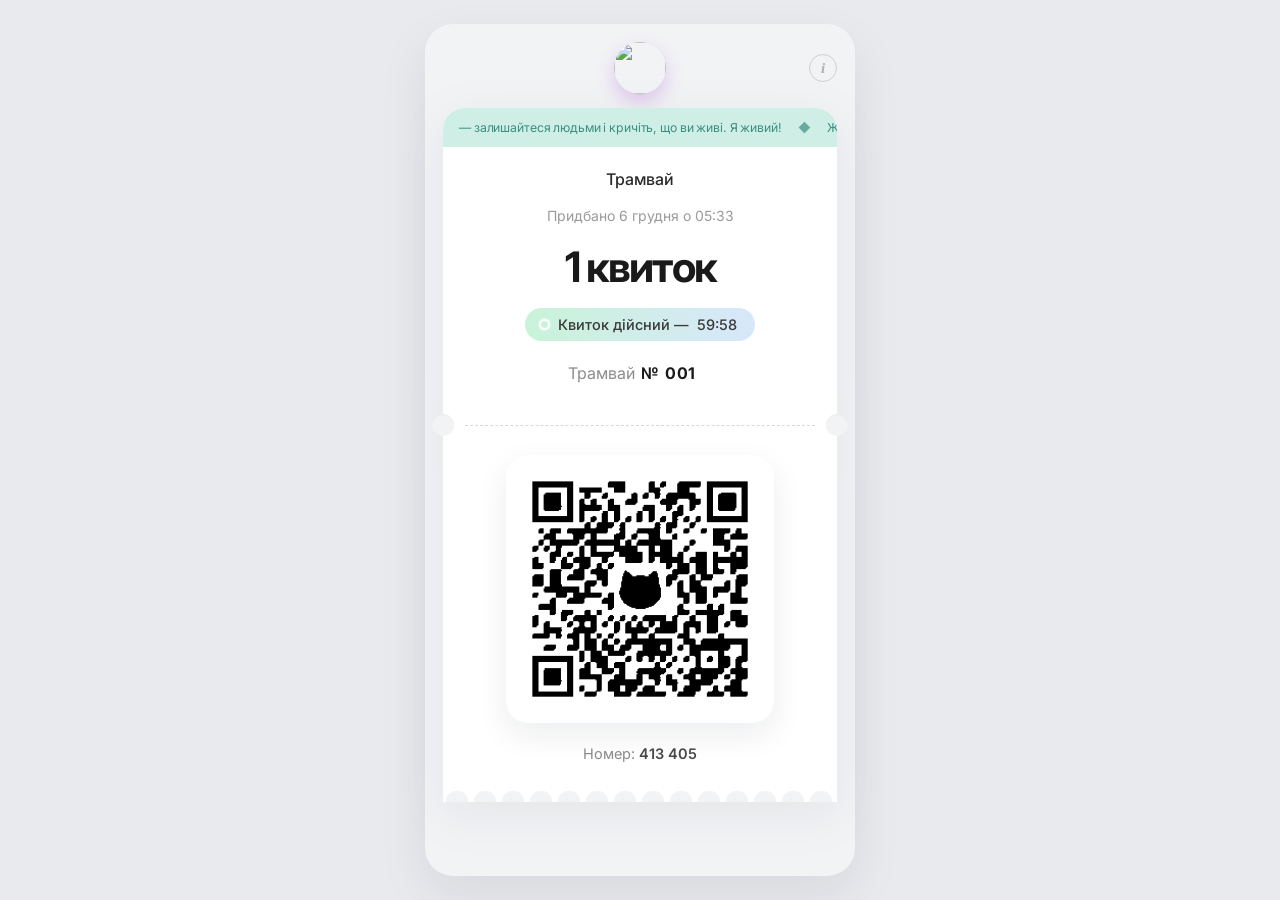
==== tram/index.html @ ed7ae14e "Split trolleybus and tram into separate sites with ticket details help. Co-authored-by: Cursor <curs" ====
<!DOCTYPE html>
<html lang="uk">
<head>
  <meta charset="UTF-8">
  <meta name="viewport" content="width=device-width, initial-scale=1, viewport-fit=cover">
  <meta name="theme-color" content="#f2f3f5">
  <title>Трамвай · квиток</title>
  <link rel="preconnect" href="https://fonts.googleapis.com">
  <link rel="preconnect" href="https://fonts.gstatic.com" crossorigin>
  <link href="https://fonts.googleapis.com/css2?family=Inter:wght@400;500;600;700&display=swap" rel="stylesheet">
  <link rel="stylesheet" href="css/style.css">
</head>
<body data-kind="tram">
  <main class="app">
    <div id="ticket-view" class="ticket-view">
      <header class="topbar">
        <div class="logo" aria-hidden="true">
          <img src="assets/logo.svg" alt="">
        </div>
        <button class="info-btn" id="info-btn" aria-label="Деталі квитка">i</button>
      </header>

      <article class="ticket">
        <div class="ticket-top">
          <div class="quote">
            <p class="quote-track" id="quote"></p>
          </div>
          <div class="ticket-body">
            <p class="transport" id="transport">Трамвай</p>
            <p class="purchased" id="purchased"></p>
            <h1 class="amount" id="amount">1 квиток</h1>
            <div class="status" id="status">
              <span class="status-dot"></span>
              <span id="status-text">Квиток дійсний — </span>
              <span id="timer">60:00</span>
            </div>
            <p class="vehicle">
              <span id="transport-label">Трамвай</span>
              <strong>№</strong>
              <input class="vehicle-input" id="vehicle-input" inputmode="numeric" maxlength="4" aria-label="Номер трамвая" value="001">
            </p>
          </div>
        </div>

        <div class="perforation" aria-hidden="true">
          <span class="dash"></span>
        </div>

        <div class="ticket-bottom">
          <div class="qr-wrap">
            <img class="qr" src="assets/qr.png" alt="QR-код квитка" draggable="false">
          </div>
          <p class="number" id="number">Номер: <strong>244 197</strong></p>
        </div>
        <div class="scallop" aria-hidden="true"></div>
      </article>
    </div>

    <section class="details" id="details" hidden>
      <div class="details-top">
        <button type="button" class="details-back" id="details-back" aria-label="Назад">
          <svg viewBox="0 0 24 24" fill="none" aria-hidden="true">
            <path d="M15 5.5 8.5 12 15 18.5" stroke="currentColor" stroke-width="2.2" stroke-linecap="round" stroke-linejoin="round"/>
          </svg>
        </button>
        <h1 class="details-title">Деталі квитка</h1>
      </div>

      <div class="details-card">
        <div class="details-carrier">
          <div>
            <p class="details-label">Ваш перевізник</p>
            <p class="details-value">КП «ВІННИЦЬКА ТРАНСПОРТНА КОМПАНІЯ»</p>
          </div>
          <div class="details-qr-badge" aria-hidden="true">
            <img src="assets/qr.png" alt="">
          </div>
        </div>

        <div class="details-row">
          <div class="details-field">
            <p class="details-label">Квиток</p>
            <p class="details-value">Повний</p>
          </div>
          <div class="details-field is-end">
            <p class="details-label">Вартість</p>
            <p class="details-value">25 грн</p>
          </div>
        </div>

        <div class="details-row is-stack">
          <div class="details-field">
            <p class="details-label">Код ЄДРПОУ</p>
            <p class="details-value">03327925</p>
          </div>
          <div class="details-field">
            <p class="details-label">Основний контакт</p>
            <p class="details-value">+380674350525</p>
          </div>
          <div class="details-field">
            <p class="details-label">Адреса</p>
            <p class="details-value is-muted">&nbsp;</p>
          </div>
        </div>

        <div class="details-block">
          <div class="details-field">
            <p class="details-label">Страховик</p>
            <p class="details-value">ПАТ «УСК «Княжа Вієнна Іншуранс Груп», вул. Глибочицька 44, м. Київ, 04050, Україна (головний офіс) 0800 50 14 86</p>
          </div>
          <div class="details-field">
            <p class="details-label">Номер договору</p>
            <p class="details-value">Договір страхування від 12.05.2025 #1749-23/61. Розмір страхової суми 500 000,00.</p>
          </div>
        </div>
      </div>

      <footer class="details-footer">
        <p class="details-brand">monobank <span>| Universal Bank</span></p>
        <span class="details-sep" aria-hidden="true"></span>
        <p class="details-legal">АТ «УНІВЕРСАЛ БАНК» Ліцензія НБУ №92 від 20.01.1994, у держреєстрі банків №226</p>
      </footer>
    </section>
  </main>

  <script src="js/app.js"></script>
</body>
</html>
---- tram/css/style.css ----
:root {
  --bg: #f2f3f5;
  --card: #ffffff;
  --ink: #1a1a1a;
  --muted: #9a9a9a;
  --quote-bg: #cfeee6;
  --quote-text: #3b8f80;
  --dash: #e6e6e6;
  --shadow: 0 10px 30px rgba(17, 24, 39, 0.06);
  --radius: 22px;
}

* {
  box-sizing: border-box;
  margin: 0;
  padding: 0;
}

html,
body {
  min-height: 100%;
}

body {
  font-family: Inter, -apple-system, BlinkMacSystemFont, "Segoe UI", sans-serif;
  background: var(--bg);
  color: var(--ink);
  -webkit-font-smoothing: antialiased;
}

.app {
  width: min(430px, 100%);
  min-height: 100svh;
  margin: 0 auto;
  padding: 18px 18px 36px;
}

.topbar {
  display: grid;
  grid-template-columns: 1fr auto 1fr;
  align-items: center;
  margin-bottom: 14px;
}

.logo {
  grid-column: 2;
  width: 52px;
  height: 52px;
  border-radius: 50%;
  overflow: hidden;
  box-shadow: 0 8px 18px rgba(168, 80, 210, 0.28);
}

.logo img,
.logo svg {
  width: 100%;
  height: 100%;
  display: block;
}

.info-btn {
  justify-self: end;
  width: 28px;
  height: 28px;
  border: 1.5px solid #cfcfcf;
  border-radius: 50%;
  background: transparent;
  color: #b0b0b0;
  font: 700 15px/1 Georgia, "Times New Roman", serif;
  font-style: italic;
  cursor: pointer;
  appearance: none;
}

.ticket {
  position: relative;
  filter: drop-shadow(0 12px 24px rgba(15, 23, 42, 0.06));
}

.ticket-top,
.ticket-bottom {
  background: var(--card);
}

.ticket-top {
  border-radius: var(--radius) var(--radius) 0 0;
  overflow: hidden;
  padding-bottom: 28px;
}

.quote {
  background: var(--quote-bg);
  color: var(--quote-text);
  font-size: 12.25px;
  line-height: 1.4;
  letter-spacing: -0.01em;
  padding: 11px 0;
  overflow: hidden;
  white-space: nowrap;
}

.quote-track {
  display: inline-flex;
  align-items: center;
  gap: 16px;
  padding-left: 16px;
  animation: quote-scroll 22s linear infinite;
}

.quote-sep {
  opacity: 0.7;
}

@keyframes quote-scroll {
  from { transform: translateX(0); }
  to { transform: translateX(-50%); }
}

.ticket-body {
  padding: 22px 16px 0;
  text-align: center;
}

.transport {
  font-size: 16px;
  font-weight: 500;
  color: #2b2b2b;
}

.purchased {
  margin-top: 18px;
  color: var(--muted);
  font-size: 14px;
}

.amount {
  margin-top: 22px;
  font-size: 42px;
  font-weight: 700;
  letter-spacing: -0.04em;
  line-height: 1;
}

.status {
  display: inline-flex;
  align-items: center;
  gap: 8px;
  margin-top: 20px;
  padding: 8px 18px 8px 14px;
  border-radius: 999px;
  background: linear-gradient(90deg, #c9f3d8 0%, #d7e7fb 100%);
  color: #3a3a3a;
  font-size: 14.5px;
  font-weight: 500;
}

.status.is-expired {
  background: linear-gradient(90deg, #fde9c4 0%, #f8d4e4 100%);
  color: #5a5a5a;
}

.status.is-expired .status-dot,
.status.is-expired #timer {
  display: none;
}

body.is-expired .qr {
  opacity: 0.32;
  filter: grayscale(1);
}

.status-dot {
  width: 11px;
  height: 11px;
  border: 2px solid #fff;
  border-radius: 50%;
  box-shadow: 0 0 0 1px rgba(255, 255, 255, 0.4);
}

.vehicle {
  margin-top: 22px;
  color: #8d8d8d;
  font-size: 16px;
  display: flex;
  align-items: baseline;
  justify-content: center;
  gap: 6px;
}

.vehicle strong {
  color: var(--ink);
  font-weight: 700;
  letter-spacing: 0.01em;
}

.vehicle-input {
  width: 4.2ch;
  border: 0;
  padding: 0;
  background: transparent;
  color: var(--ink);
  font: inherit;
  font-weight: 700;
  letter-spacing: 0.01em;
  outline: none;
  border-radius: 6px;
}

.vehicle-input:focus {
  background: #f4f4f4;
}

.perforation {
  position: relative;
  height: 28px;
  background: var(--card);
}

.perforation::before,
.perforation::after {
  content: "";
  position: absolute;
  top: 50%;
  width: 22px;
  height: 22px;
  border-radius: 50%;
  background: var(--bg);
  transform: translateY(-50%);
  box-shadow: inset 0 1px 2px rgba(0, 0, 0, 0.04);
}

.perforation::before {
  left: -11px;
}

.perforation::after {
  right: -11px;
}

.dash {
  position: absolute;
  left: 22px;
  right: 22px;
  top: 50%;
  border-top: 1.5px dashed #d9d9d9;
}

.ticket-bottom {
  padding: 8px 22px 6px;
  text-align: center;
}

.qr-wrap {
  position: relative;
  width: min(268px, 72vw);
  margin: 8px auto 0;
  padding: 8px;
  border-radius: 22px;
  background: #fff;
  box-shadow: 0 12px 32px rgba(17, 24, 39, 0.08);
}

.qr {
  width: 100%;
  aspect-ratio: 1;
  object-fit: contain;
  display: block;
  image-rendering: auto;
}

.number {
  margin: 22px 0 18px;
  color: #8b8b8b;
  font-size: 14.5px;
}

.number strong {
  color: #4a4a4a;
  font-weight: 600;
}

.scallop {
  height: 16px;
  background:
    radial-gradient(circle at 14px 16px, var(--bg) 11px, transparent 11.6px);
  background-size: 28px 16px;
  background-repeat: repeat-x;
  background-color: var(--card);
}

body.is-details {
  background: #000;
}

body.is-details .app {
  background: #000;
  padding-bottom: 24px;
}

.ticket-view[hidden],
.details[hidden] {
  display: none !important;
}

.details {
  color: #fff;
  min-height: calc(100svh - 54px);
  display: flex;
  flex-direction: column;
  gap: 18px;
  padding-top: 4px;
}

.details-top {
  display: flex;
  align-items: center;
  gap: 8px;
  min-height: 44px;
}

.details-back {
  width: 36px;
  height: 36px;
  margin-left: -8px;
  border: 0;
  border-radius: 50%;
  background: transparent;
  color: #fff;
  cursor: pointer;
  display: grid;
  place-items: center;
  appearance: none;
}

.details-back svg {
  width: 22px;
  height: 22px;
  display: block;
}

.details-title {
  font-size: 28px;
  font-weight: 700;
  letter-spacing: -0.03em;
  line-height: 1.15;
}

.details-card {
  background: #1c1c1e;
  border-radius: 18px;
  padding: 18px 16px 16px;
}

.details-carrier {
  display: grid;
  grid-template-columns: 1fr auto;
  gap: 14px;
  align-items: start;
  padding-bottom: 16px;
  border-bottom: 1px solid rgba(255, 255, 255, 0.08);
}

.details-label {
  color: #8e8e93;
  font-size: 13px;
  line-height: 1.3;
  margin-bottom: 6px;
}

.details-value {
  color: #fff;
  font-size: 16px;
  font-weight: 600;
  line-height: 1.35;
  letter-spacing: -0.01em;
}

.details-value.is-muted {
  color: #8e8e93;
  font-weight: 500;
  min-height: 1.2em;
}

.details-qr-badge {
  width: 54px;
  height: 54px;
  border-radius: 50%;
  padding: 7px;
  background: linear-gradient(160deg, #b24bff 0%, #ff4fa3 55%, #ff6b7a 100%);
  box-shadow: 0 8px 18px rgba(178, 75, 255, 0.28);
  flex-shrink: 0;
  overflow: hidden;
}

.details-qr-badge img {
  width: 100%;
  height: 100%;
  display: block;
  border-radius: 10px;
  background: #fff;
  object-fit: cover;
}

.details-row {
  display: grid;
  grid-template-columns: 1fr 1fr;
  gap: 16px;
  padding: 16px 0;
  border-bottom: 1px solid rgba(255, 255, 255, 0.08);
}

.details-row.is-stack {
  grid-template-columns: 1fr;
  gap: 14px;
}

.details-field.is-end {
  text-align: right;
}

.details-block {
  padding-top: 16px;
  display: grid;
  gap: 14px;
}

.details-block .details-value {
  font-size: 14.5px;
  font-weight: 500;
  color: #f2f2f7;
}

.details-footer {
  margin-top: auto;
  padding-top: 8px;
  display: grid;
  grid-template-columns: auto 1px 1fr;
  gap: 12px;
  align-items: center;
}

.details-brand {
  color: #8e8e93;
  font-size: 15px;
  font-weight: 600;
  letter-spacing: -0.02em;
  white-space: nowrap;
}

.details-brand span {
  font-weight: 500;
  opacity: 0.85;
}

.details-sep {
  width: 1px;
  height: 28px;
  background: rgba(255, 255, 255, 0.18);
}

.details-legal {
  color: #8e8e93;
  font-size: 10px;
  line-height: 1.35;
}

@media (min-width: 760px) {
  body {
    background: #e9eaee;
  }

  body.is-details {
    background: #0a0a0a;
  }

  .app {
    min-height: calc(100svh - 48px);
    margin-top: 24px;
    background: var(--bg);
    border-radius: 28px;
    box-shadow: 0 20px 50px rgba(15, 23, 42, 0.08);
  }

  body.is-details .app {
    background: #000;
    box-shadow: 0 20px 50px rgba(0, 0, 0, 0.45);
  }
}
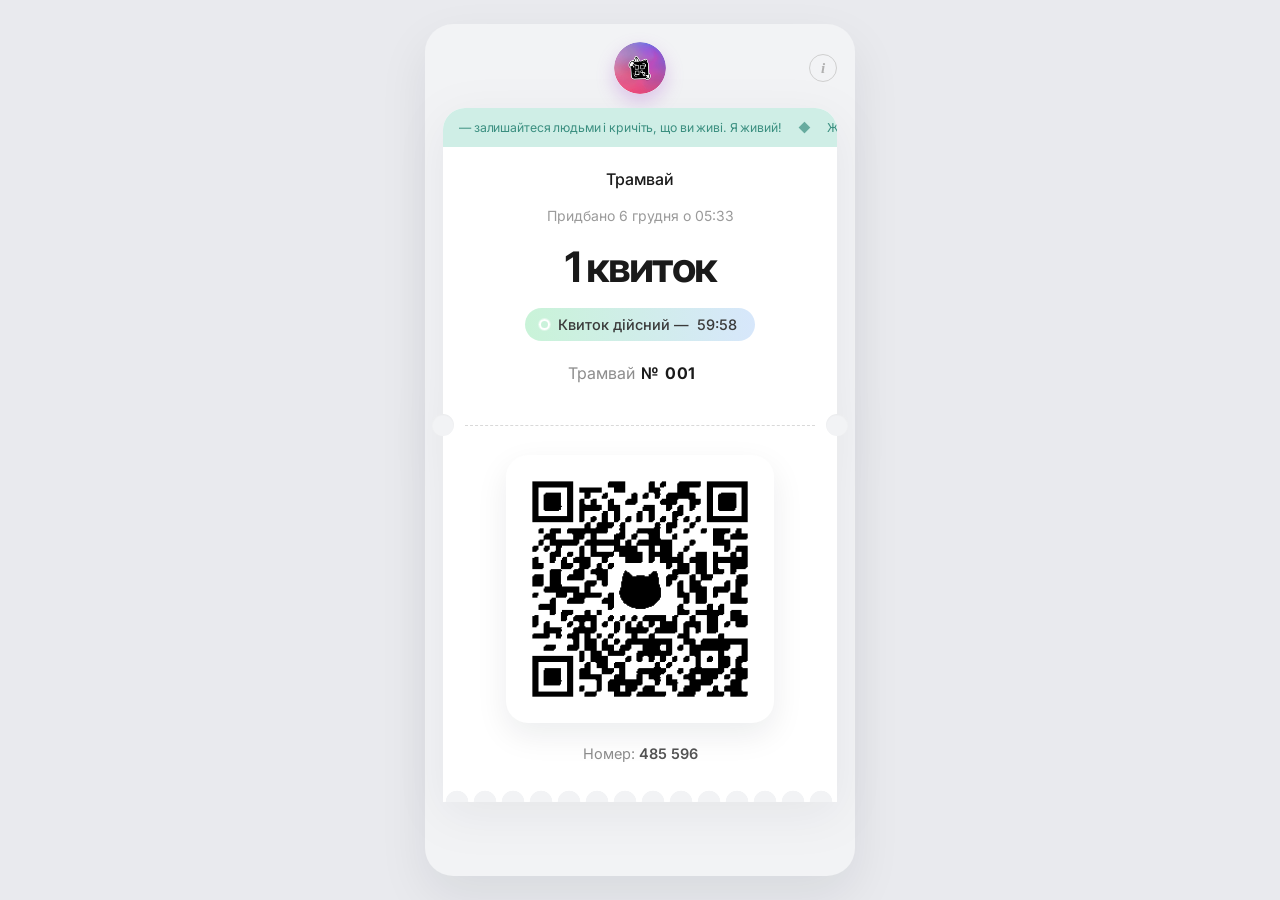
==== commit 687ff701: "Update header logo and speed up the scrolling quote. Co-authored-by: Cursor <cursoragent@cursor.com>" ====
--- a/tram/index.html
+++ b/tram/index.html
@@ -15,7 +15,7 @@
     <div id="ticket-view" class="ticket-view">
       <header class="topbar">
         <div class="logo" aria-hidden="true">
-          <img src="assets/logo.svg" alt="">
+          <img src="assets/logo.png" alt="">
         </div>
         <button class="info-btn" id="info-btn" aria-label="Деталі квитка">i</button>
       </header>
--- a/tram/css/style.css
+++ b/tram/css/style.css
@@ -1,13 +1,56 @@
 :root {
+  color-scheme: light dark;
+
   --bg: #f2f3f5;
+  --bg-elevated: #e9eaee;
   --card: #ffffff;
   --ink: #1a1a1a;
   --muted: #9a9a9a;
+  --soft: #8d8d8d;
+  --line: rgba(0, 0, 0, 0.08);
   --quote-bg: #cfeee6;
   --quote-text: #3b8f80;
-  --dash: #e6e6e6;
+  --status-bg: linear-gradient(90deg, #c9f3d8 0%, #d7e7fb 100%);
+  --status-ink: #3a3a3a;
+  --status-expired-bg: linear-gradient(90deg, #fde9c4 0%, #f8d4e4 100%);
+  --status-expired-ink: #5a5a5a;
+  --input-focus: #f4f4f4;
+  --info-border: #cfcfcf;
+  --info-ink: #b0b0b0;
+  --dash: #d9d9d9;
   --shadow: 0 10px 30px rgba(17, 24, 39, 0.06);
+  --ticket-shadow: drop-shadow(0 12px 24px rgba(15, 23, 42, 0.06));
+  --qr-shadow: 0 12px 32px rgba(17, 24, 39, 0.08);
+  --app-shadow: 0 20px 50px rgba(15, 23, 42, 0.08);
   --radius: 22px;
+  --theme-color: #f2f3f5;
+}
+
+@media (prefers-color-scheme: dark) {
+  :root {
+    --bg: #0b0b0c;
+    --bg-elevated: #000000;
+    --card: #1c1c1e;
+    --ink: #f5f5f7;
+    --muted: #8e8e93;
+    --soft: #a1a1a6;
+    --line: rgba(255, 255, 255, 0.1);
+    --quote-bg: #1f3d34;
+    --quote-text: #d7efe6;
+    --status-bg: linear-gradient(90deg, #2f8f5b 0%, #3aa56c 100%);
+    --status-ink: #ffffff;
+    --status-expired-bg: linear-gradient(90deg, #8a6a2c 0%, #8a4d66 100%);
+    --status-expired-ink: #ffffff;
+    --input-focus: rgba(255, 255, 255, 0.08);
+    --info-border: rgba(255, 255, 255, 0.28);
+    --info-ink: rgba(255, 255, 255, 0.55);
+    --dash: rgba(255, 255, 255, 0.22);
+    --shadow: none;
+    --ticket-shadow: none;
+    --qr-shadow: 0 12px 32px rgba(0, 0, 0, 0.35);
+    --app-shadow: 0 20px 50px rgba(0, 0, 0, 0.45);
+    --theme-color: #0b0b0c;
+  }
 }
 
 * {
@@ -56,16 +99,17 @@
   width: 100%;
   height: 100%;
   display: block;
+  object-fit: cover;
 }
 
 .info-btn {
   justify-self: end;
   width: 28px;
   height: 28px;
-  border: 1.5px solid #cfcfcf;
+  border: 1.5px solid var(--info-border);
   border-radius: 50%;
   background: transparent;
-  color: #b0b0b0;
+  color: var(--info-ink);
   font: 700 15px/1 Georgia, "Times New Roman", serif;
   font-style: italic;
   cursor: pointer;
@@ -74,7 +118,7 @@
 
 .ticket {
   position: relative;
-  filter: drop-shadow(0 12px 24px rgba(15, 23, 42, 0.06));
+  filter: var(--ticket-shadow);
 }
 
 .ticket-top,
@@ -104,7 +148,7 @@
   align-items: center;
   gap: 16px;
   padding-left: 16px;
-  animation: quote-scroll 22s linear infinite;
+  animation: quote-scroll 14s linear infinite;
 }
 
 .quote-sep {
@@ -124,7 +168,7 @@
 .transport {
   font-size: 16px;
   font-weight: 500;
-  color: #2b2b2b;
+  color: var(--ink);
 }
 
 .purchased {
@@ -139,6 +183,7 @@
   font-weight: 700;
   letter-spacing: -0.04em;
   line-height: 1;
+  color: var(--ink);
 }
 
 .status {
@@ -148,15 +193,15 @@
   margin-top: 20px;
   padding: 8px 18px 8px 14px;
   border-radius: 999px;
-  background: linear-gradient(90deg, #c9f3d8 0%, #d7e7fb 100%);
-  color: #3a3a3a;
+  background: var(--status-bg);
+  color: var(--status-ink);
   font-size: 14.5px;
   font-weight: 500;
 }
 
 .status.is-expired {
-  background: linear-gradient(90deg, #fde9c4 0%, #f8d4e4 100%);
-  color: #5a5a5a;
+  background: var(--status-expired-bg);
+  color: var(--status-expired-ink);
 }
 
 .status.is-expired .status-dot,
@@ -179,7 +224,7 @@
 
 .vehicle {
   margin-top: 22px;
-  color: #8d8d8d;
+  color: var(--soft);
   font-size: 16px;
   display: flex;
   align-items: baseline;
@@ -207,7 +252,7 @@
 }
 
 .vehicle-input:focus {
-  background: #f4f4f4;
+  background: var(--input-focus);
 }
 
 .perforation {
@@ -242,7 +287,7 @@
   left: 22px;
   right: 22px;
   top: 50%;
-  border-top: 1.5px dashed #d9d9d9;
+  border-top: 1.5px dashed var(--dash);
 }
 
 .ticket-bottom {
@@ -257,7 +302,7 @@
   padding: 8px;
   border-radius: 22px;
   background: #fff;
-  box-shadow: 0 12px 32px rgba(17, 24, 39, 0.08);
+  box-shadow: var(--qr-shadow);
 }
 
 .qr {
@@ -270,13 +315,14 @@
 
 .number {
   margin: 22px 0 18px;
-  color: #8b8b8b;
+  color: var(--soft);
   font-size: 14.5px;
 }
 
 .number strong {
-  color: #4a4a4a;
+  color: var(--ink);
   font-weight: 600;
+  opacity: 0.75;
 }
 
 .scallop {
@@ -288,12 +334,7 @@
   background-color: var(--card);
 }
 
-body.is-details {
-  background: #000;
-}
-
 body.is-details .app {
-  background: #000;
   padding-bottom: 24px;
 }
 
@@ -303,7 +344,7 @@
 }
 
 .details {
-  color: #fff;
+  color: var(--ink);
   min-height: calc(100svh - 54px);
   display: flex;
   flex-direction: column;
@@ -325,7 +366,7 @@
   border: 0;
   border-radius: 50%;
   background: transparent;
-  color: #fff;
+  color: var(--ink);
   cursor: pointer;
   display: grid;
   place-items: center;
@@ -343,12 +384,14 @@
   font-weight: 700;
   letter-spacing: -0.03em;
   line-height: 1.15;
+  color: var(--ink);
 }
 
 .details-card {
-  background: #1c1c1e;
+  background: var(--card);
   border-radius: 18px;
   padding: 18px 16px 16px;
+  box-shadow: var(--shadow);
 }
 
 .details-carrier {
@@ -357,18 +400,18 @@
   gap: 14px;
   align-items: start;
   padding-bottom: 16px;
-  border-bottom: 1px solid rgba(255, 255, 255, 0.08);
+  border-bottom: 1px solid var(--line);
 }
 
 .details-label {
-  color: #8e8e93;
+  color: var(--muted);
   font-size: 13px;
   line-height: 1.3;
   margin-bottom: 6px;
 }
 
 .details-value {
-  color: #fff;
+  color: var(--ink);
   font-size: 16px;
   font-weight: 600;
   line-height: 1.35;
@@ -376,7 +419,7 @@
 }
 
 .details-value.is-muted {
-  color: #8e8e93;
+  color: var(--muted);
   font-weight: 500;
   min-height: 1.2em;
 }
@@ -406,7 +449,7 @@
   grid-template-columns: 1fr 1fr;
   gap: 16px;
   padding: 16px 0;
-  border-bottom: 1px solid rgba(255, 255, 255, 0.08);
+  border-bottom: 1px solid var(--line);
 }
 
 .details-row.is-stack {
@@ -427,7 +470,6 @@
 .details-block .details-value {
   font-size: 14.5px;
   font-weight: 500;
-  color: #f2f2f7;
 }
 
 .details-footer {
@@ -440,7 +482,7 @@
 }
 
 .details-brand {
-  color: #8e8e93;
+  color: var(--muted);
   font-size: 15px;
   font-weight: 600;
   letter-spacing: -0.02em;
@@ -455,22 +497,18 @@
 .details-sep {
   width: 1px;
   height: 28px;
-  background: rgba(255, 255, 255, 0.18);
+  background: var(--line);
 }
 
 .details-legal {
-  color: #8e8e93;
+  color: var(--muted);
   font-size: 10px;
   line-height: 1.35;
 }
 
 @media (min-width: 760px) {
   body {
-    background: #e9eaee;
-  }
-
-  body.is-details {
-    background: #0a0a0a;
+    background: var(--bg-elevated);
   }
 
   .app {
@@ -478,11 +516,6 @@
     margin-top: 24px;
     background: var(--bg);
     border-radius: 28px;
-    box-shadow: 0 20px 50px rgba(15, 23, 42, 0.08);
+    box-shadow: var(--app-shadow);
   }
-
-  body.is-details .app {
-    background: #000;
-    box-shadow: 0 20px 50px rgba(0, 0, 0, 0.45);
-  }
-}
+}
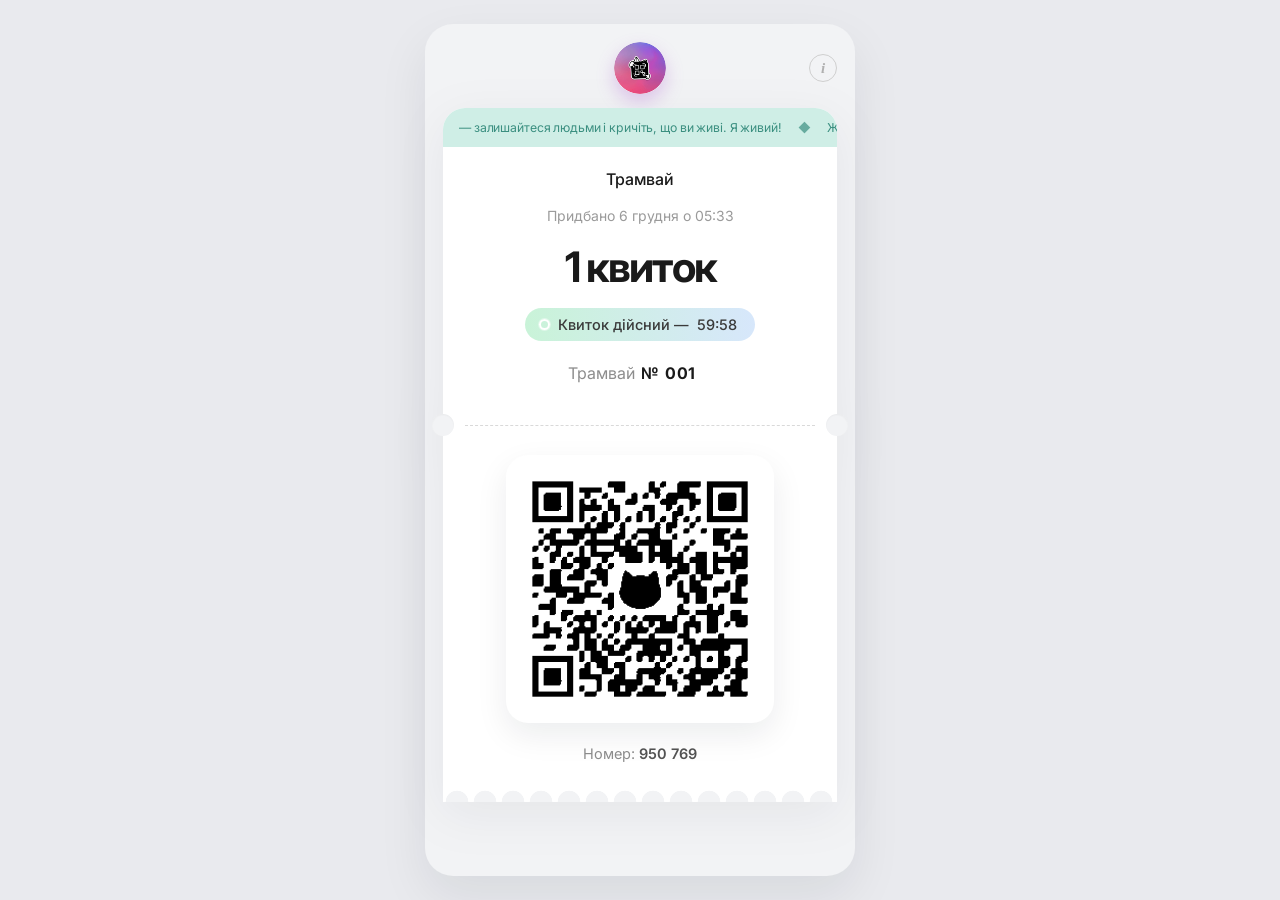
==== commit f0a5e020: "Match QR code colors to the system dark theme." ====
--- a/tram/index.html
+++ b/tram/index.html
@@ -8,7 +8,7 @@
   <link rel="preconnect" href="https://fonts.googleapis.com">
   <link rel="preconnect" href="https://fonts.gstatic.com" crossorigin>
   <link href="https://fonts.googleapis.com/css2?family=Inter:wght@400;500;600;700&display=swap" rel="stylesheet">
-  <link rel="stylesheet" href="css/style.css">
+  <link rel="stylesheet" href="css/style.css?v=20261011">
 </head>
 <body data-kind="tram">
   <main class="app">
--- a/tram/css/style.css
+++ b/tram/css/style.css
@@ -47,7 +47,7 @@
     --dash: rgba(255, 255, 255, 0.22);
     --shadow: none;
     --ticket-shadow: none;
-    --qr-shadow: 0 12px 32px rgba(0, 0, 0, 0.35);
+    --qr-shadow: none;
     --app-shadow: 0 20px 50px rgba(0, 0, 0, 0.45);
     --theme-color: #0b0b0c;
   }
@@ -148,7 +148,7 @@
   align-items: center;
   gap: 16px;
   padding-left: 16px;
-  animation: quote-scroll 14s linear infinite;
+  animation: quote-scroll 10s linear infinite;
 }
 
 .quote-sep {
@@ -303,6 +303,7 @@
   border-radius: 22px;
   background: #fff;
   box-shadow: var(--qr-shadow);
+  overflow: hidden;
 }
 
 .qr {
@@ -311,6 +312,27 @@
   object-fit: contain;
   display: block;
   image-rendering: auto;
+}
+
+@media (prefers-color-scheme: dark) {
+  .qr-wrap {
+    background: var(--card);
+    box-shadow: none;
+  }
+
+  .qr {
+    filter: invert(1);
+    mix-blend-mode: screen;
+  }
+
+  body.is-expired .qr {
+    filter: invert(1) grayscale(1);
+  }
+
+  .details-qr-badge img {
+    background: transparent;
+    filter: invert(1);
+  }
 }
 
 .number {
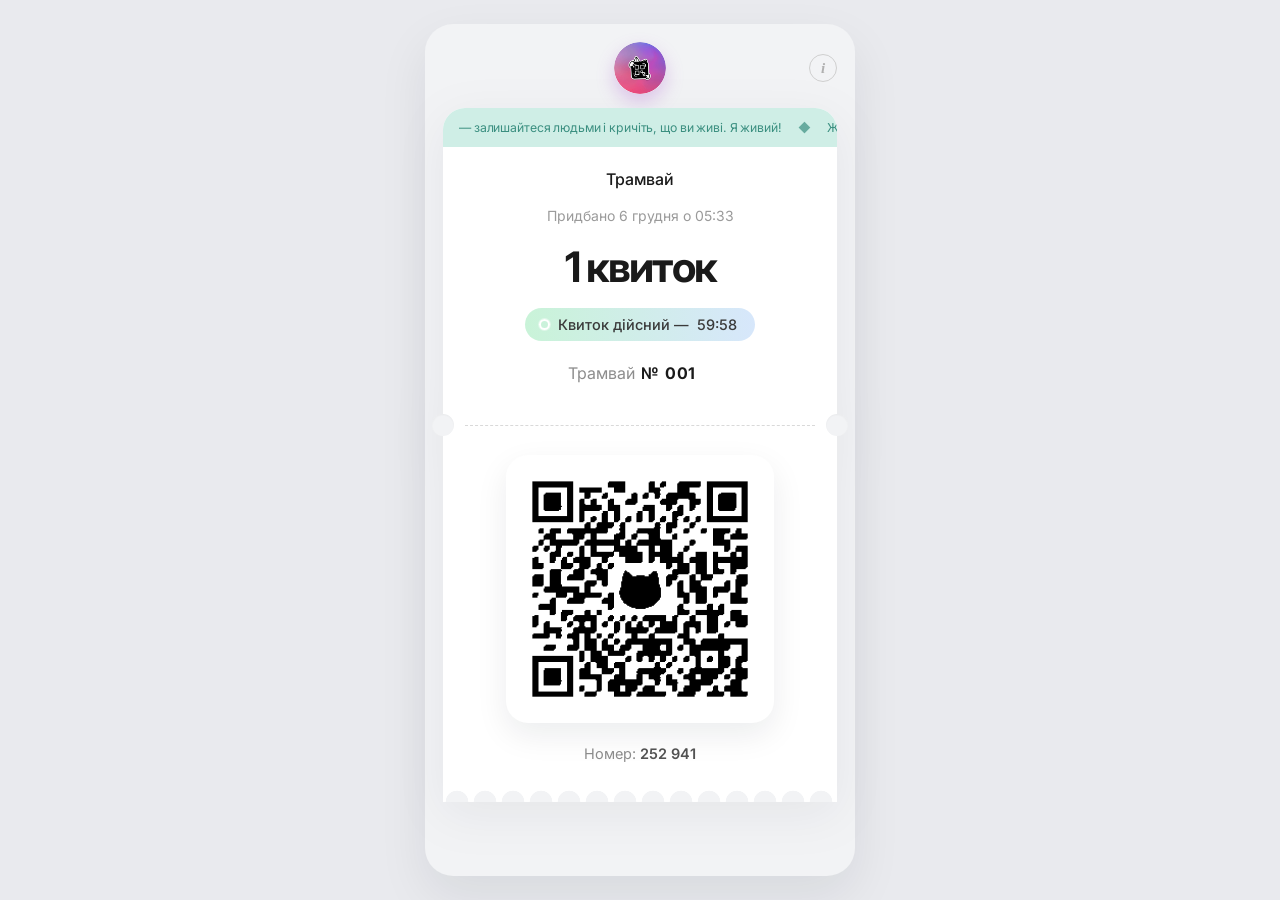
==== commit f518ef50: "Revert "Match QR code colors to the system dark theme." This reverts commit f0a5e0206514f3dee825e930" ====
--- a/tram/index.html
+++ b/tram/index.html
@@ -8,7 +8,7 @@
   <link rel="preconnect" href="https://fonts.googleapis.com">
   <link rel="preconnect" href="https://fonts.gstatic.com" crossorigin>
   <link href="https://fonts.googleapis.com/css2?family=Inter:wght@400;500;600;700&display=swap" rel="stylesheet">
-  <link rel="stylesheet" href="css/style.css?v=20261011">
+  <link rel="stylesheet" href="css/style.css">
 </head>
 <body data-kind="tram">
   <main class="app">
--- a/tram/css/style.css
+++ b/tram/css/style.css
@@ -47,7 +47,7 @@
     --dash: rgba(255, 255, 255, 0.22);
     --shadow: none;
     --ticket-shadow: none;
-    --qr-shadow: none;
+    --qr-shadow: 0 12px 32px rgba(0, 0, 0, 0.35);
     --app-shadow: 0 20px 50px rgba(0, 0, 0, 0.45);
     --theme-color: #0b0b0c;
   }
@@ -303,7 +303,6 @@
   border-radius: 22px;
   background: #fff;
   box-shadow: var(--qr-shadow);
-  overflow: hidden;
 }
 
 .qr {
@@ -312,27 +311,6 @@
   object-fit: contain;
   display: block;
   image-rendering: auto;
-}
-
-@media (prefers-color-scheme: dark) {
-  .qr-wrap {
-    background: var(--card);
-    box-shadow: none;
-  }
-
-  .qr {
-    filter: invert(1);
-    mix-blend-mode: screen;
-  }
-
-  body.is-expired .qr {
-    filter: invert(1) grayscale(1);
-  }
-
-  .details-qr-badge img {
-    background: transparent;
-    filter: invert(1);
-  }
 }
 
 .number {
